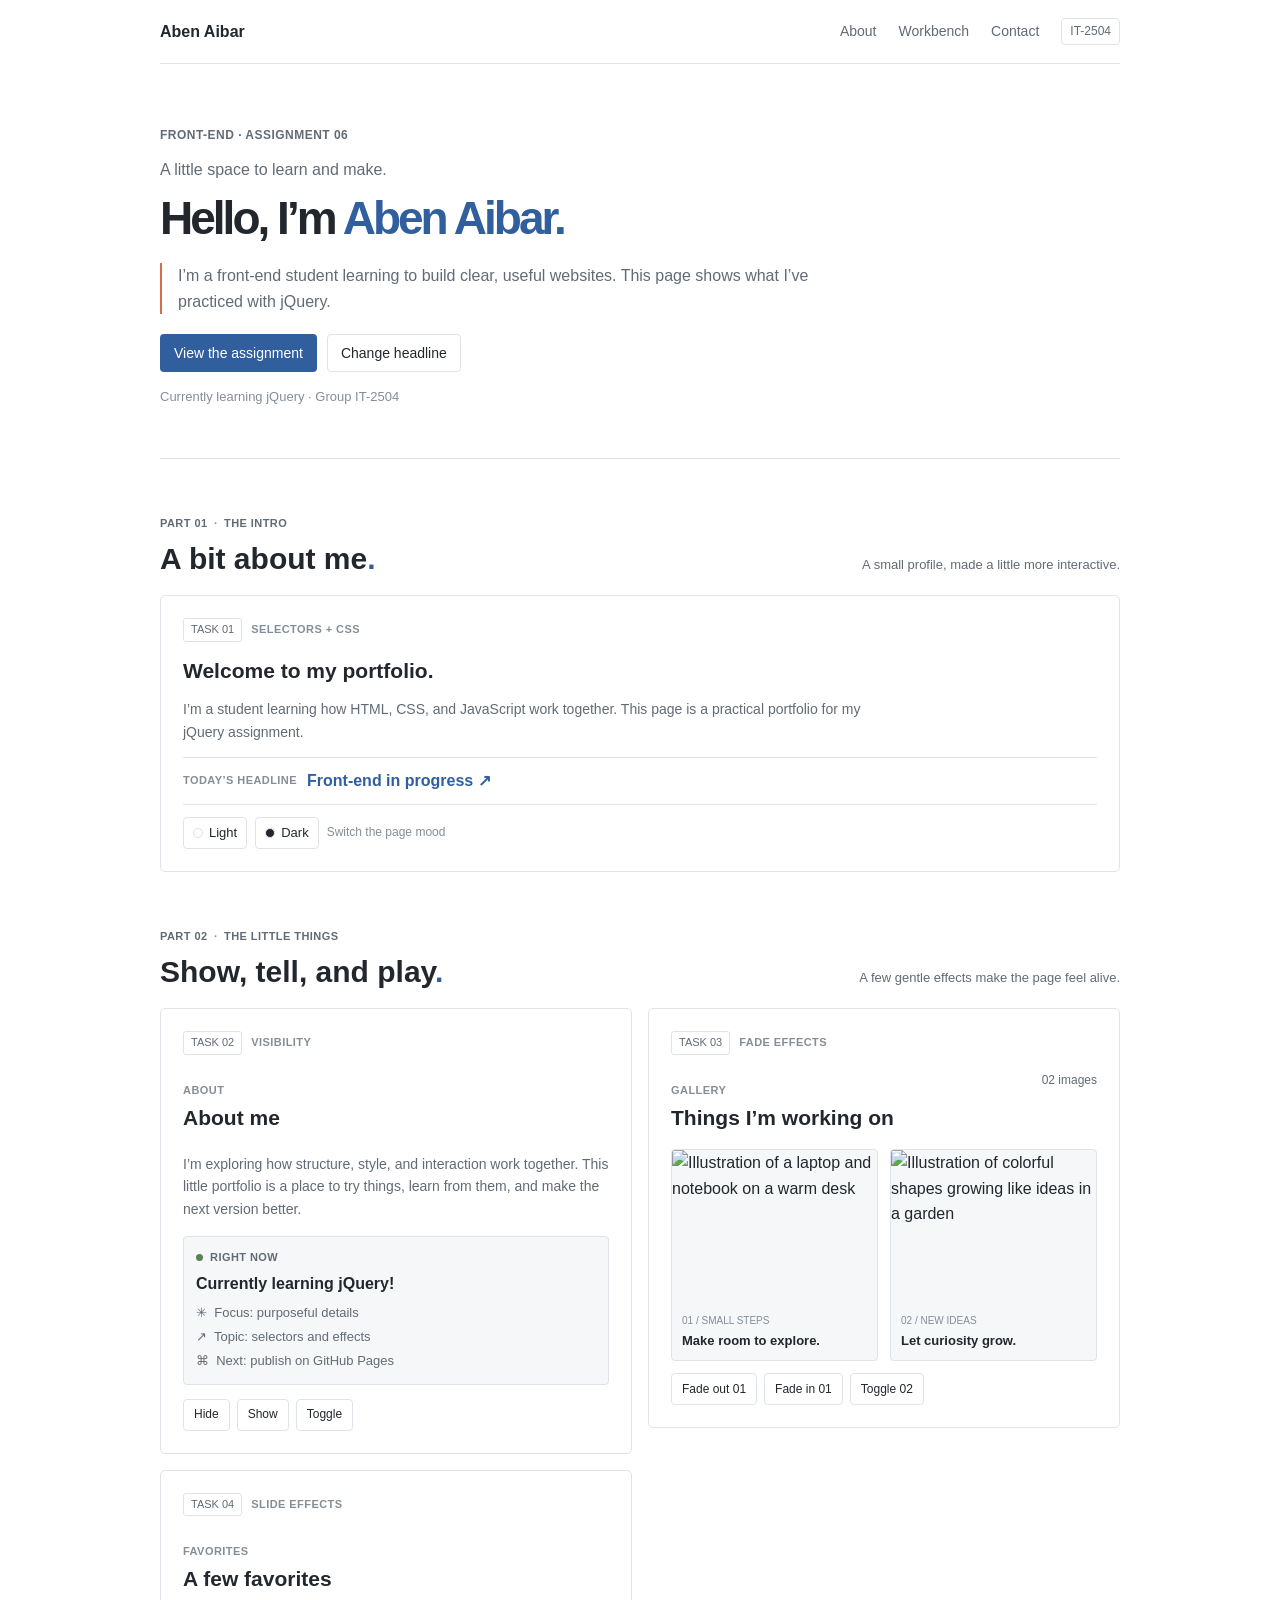
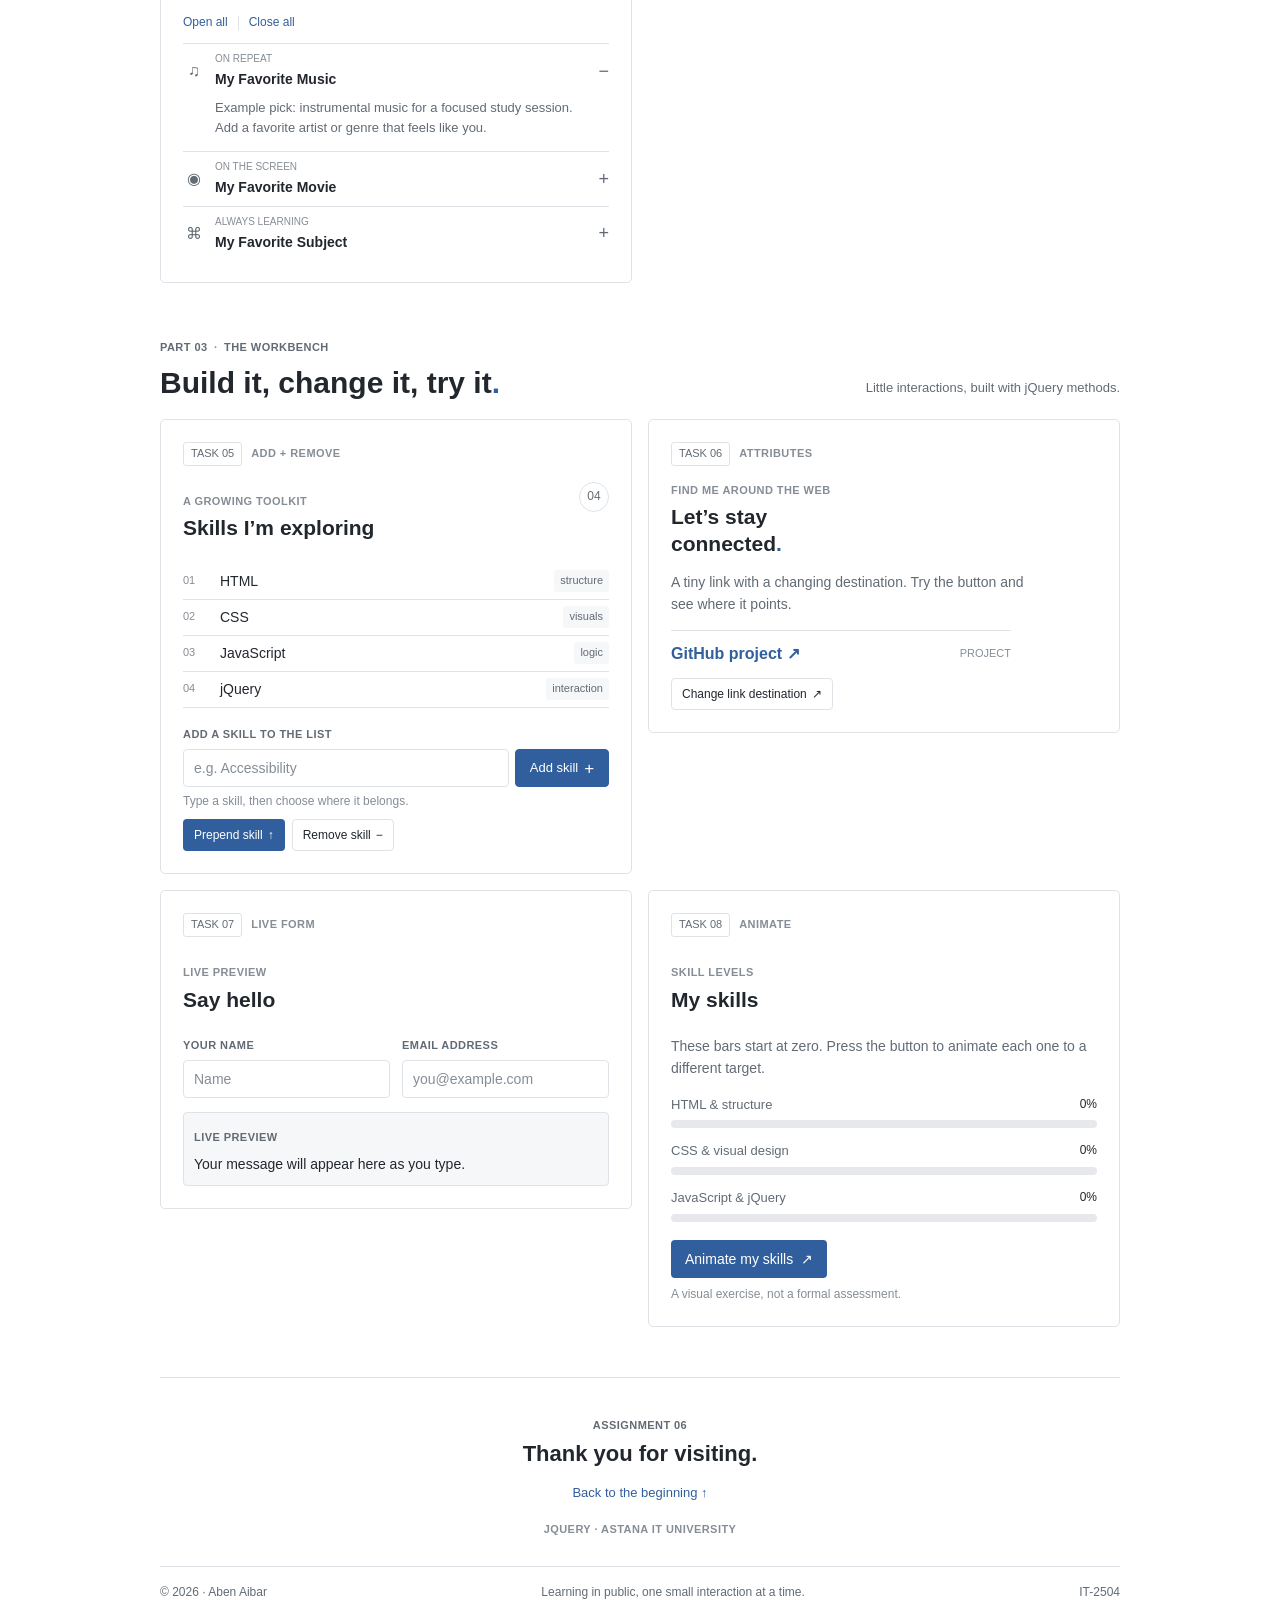
==== assignment6/index.html @ 366f271e "Add Assignment 6 portfolio page" ====
<!doctype html>
<html lang="en">
  <head>
    <meta charset="utf-8">
    <meta name="viewport" content="width=device-width, initial-scale=1">
    <meta name="description" content="Aben Aibar's jQuery learning portfolio for Front-End Assignment 6.">
    <meta name="theme-color" content="#f5f3ee">
    <title>Aben Aibar | jQuery Portfolio</title>
    <link href="styles.css" rel="stylesheet">
  </head>
  <body>
    <div class="site-shell">
      <header class="topbar">
        <a class="wordmark" href="#top">Aben Aibar</a>
        <nav class="topnav" aria-label="Main navigation">
          <a href="#about">About</a>
          <a href="#workbench">Workbench</a>
          <a href="#contact">Contact</a>
          <span class="group-tag">IT-2504</span>
        </nav>
      </header>

      <main id="top">
        <section class="hero" aria-labelledby="hero-title">
          <div class="hero-copy">
            <p class="overline">FRONT-END · ASSIGNMENT 06</p>
            <p class="hero-kicker" id="greeting">Welcome to my portfolio.</p>
            <h1 id="hero-title">Hello, I’m <span>Aben Aibar.</span></h1>
            <p class="hero-intro profile-intro">I’m a front-end student learning to build clear, useful websites. This page shows what I’ve practiced with jQuery.</p>
            <div class="hero-actions">
              <a class="button button-primary" href="#workbench">View the assignment</a>
              <button class="button button-quiet" id="headline-button" type="button">Change headline</button>
            </div>
            <p class="hero-caption">Currently learning jQuery · Group IT-2504</p>
          </div>
        </section>

        <section class="section-block" id="about" aria-labelledby="part-one-title">
          <div class="section-heading">
            <div><p class="section-label">PART 01 <span>·</span> THE INTRO</p><h2 id="part-one-title">A bit about me<span class="heading-period">.</span></h2></div>
            <p class="section-aside">A small profile, made a little more interactive.</p>
          </div>
          <article class="feature-card profile-card" id="task-1" aria-labelledby="profile-title">
            <div class="profile-details">
              <div class="card-meta"><span class="task-pill">TASK 01</span><span class="mono">SELECTORS + CSS</span></div>
              <h3 id="profile-title">Welcome to my portfolio.</h3>
              <p class="profile-summary" id="profile-summary">I’m a student learning how HTML, CSS, and JavaScript work together. This page is a practical portfolio for my jQuery assignment.</p>
              <div class="headline-row"><span class="headline-label">TODAY’S HEADLINE</span><p id="profile-headline">Front-end in progress <span aria-hidden="true">↗</span></p></div>
              <div class="profile-controls">
                <button class="theme-button" id="light-theme" type="button"><span class="theme-swatch swatch-light"></span> Light</button>
                <button class="theme-button" id="dark-theme" type="button"><span class="theme-swatch swatch-dark"></span> Dark</button>
                <span class="control-hint">Switch the page mood</span>
              </div>
            </div>
          </article>
        </section>

        <section class="section-block" aria-labelledby="part-two-title">
          <div class="section-heading">
            <div><p class="section-label">PART 02 <span>·</span> THE LITTLE THINGS</p><h2 id="part-two-title">Show, tell, and play<span class="heading-period">.</span></h2></div>
            <p class="section-aside">A few gentle effects make the page feel alive.</p>
          </div>
          <div class="two-column-grid">
            <article class="feature-card about-card" id="task-2" aria-labelledby="about-title">
              <div class="card-meta"><span class="task-pill">TASK 02</span><span class="mono">VISIBILITY</span></div>
              <div class="card-heading-row"><div><p class="mini-label">ABOUT</p><h3 id="about-title">About me</h3></div></div>
              <p class="card-body">I’m exploring how structure, style, and interaction work together. This little portfolio is a place to try things, learn from them, and make the next version better.</p>
              <div class="status-box visibility-content">
                <span class="status-marker"><span></span> RIGHT NOW</span>
                <p id="status-message">Currently learning jQuery!</p>
                <div class="fun-facts">
                  <span>✳ &nbsp;Focus: purposeful details</span>
                  <span>↗ &nbsp;Topic: selectors and effects</span>
                  <span>⌘ &nbsp;Next: publish on GitHub Pages</span>
                </div>
              </div>
              <div class="button-row effect-buttons" role="group" aria-label="Control about details visibility">
                <button class="button button-small button-outline" id="hide-about" type="button">Hide</button>
                <button class="button button-small button-outline" id="show-about" type="button">Show</button>
                <button class="button button-small button-outline" id="toggle-about" type="button">Toggle</button>
              </div>
            </article>

            <article class="feature-card gallery-card" id="task-3" aria-labelledby="gallery-title">
              <div class="card-meta"><span class="task-pill">TASK 03</span><span class="mono">FADE EFFECTS</span></div>
              <div class="card-heading-row"><div><p class="mini-label">GALLERY</p><h3 id="gallery-title">Things I’m working on</h3></div><span class="photo-count">02 images</span></div>
              <div class="gallery-grid">
                <figure class="gallery-item" id="gallery-first">
                  <img src="assets/study-desk.svg" alt="Illustration of a laptop and notebook on a warm desk">
                  <figcaption><span>01 / SMALL STEPS</span><strong>Make room to explore.</strong></figcaption>
                </figure>
                <figure class="gallery-item" id="gallery-second">
                  <img src="assets/idea-garden.svg" alt="Illustration of colorful shapes growing like ideas in a garden">
                  <figcaption><span>02 / NEW IDEAS</span><strong>Let curiosity grow.</strong></figcaption>
                </figure>
              </div>
              <div class="button-row effect-buttons fade-controls" role="group" aria-label="Fade gallery images">
                <button class="button button-small button-outline" id="fade-out-first" type="button">Fade out 01</button>
                <button class="button button-small button-outline" id="fade-in-first" type="button">Fade in 01</button>
                <button class="button button-small button-outline" id="fade-toggle-second" type="button">Toggle 02</button>
              </div>
            </article>

            <article class="feature-card favorites-card" id="task-4" aria-labelledby="favorites-title">
              <div class="card-meta"><span class="task-pill">TASK 04</span><span class="mono">SLIDE EFFECTS</span></div>
              <div class="card-heading-row"><div><p class="mini-label">FAVORITES</p><h3 id="favorites-title">A few favorites</h3></div></div>
              <div class="favorite-toolbar" role="group" aria-label="Expand or collapse all favorites">
                <button type="button" id="open-favorites">Open all</button><span></span><button type="button" id="close-favorites">Close all</button>
              </div>
              <div class="favorite-item">
                <button class="favorite-trigger" type="button" aria-expanded="true" aria-controls="favorite-music" data-panel="favorite-music"><span class="favorite-icon">♫</span><span><small>ON REPEAT</small><strong>My Favorite Music</strong></span><span class="trigger-mark" aria-hidden="true">−</span></button>
                <div class="favorite-panel" id="favorite-music"><p>Example pick: instrumental music for a focused study session. Add a favorite artist or genre that feels like you.</p><span class="panel-number">01</span></div>
              </div>
              <div class="favorite-item">
                <button class="favorite-trigger" type="button" aria-expanded="false" aria-controls="favorite-movie" data-panel="favorite-movie"><span class="favorite-icon icon-coral">◉</span><span><small>ON THE SCREEN</small><strong>My Favorite Movie</strong></span><span class="trigger-mark" aria-hidden="true">+</span></button>
                <div class="favorite-panel" id="favorite-movie" style="display:none"><p>Example pick: a story with memorable visuals. Add your favorite film and one detail that stayed with you.</p><span class="panel-number">02</span></div>
              </div>
              <div class="favorite-item">
                <button class="favorite-trigger" type="button" aria-expanded="false" aria-controls="favorite-subject" data-panel="favorite-subject"><span class="favorite-icon icon-green">⌘</span><span><small>ALWAYS LEARNING</small><strong>My Favorite Subject</strong></span><span class="trigger-mark" aria-hidden="true">+</span></button>
                <div class="favorite-panel" id="favorite-subject" style="display:none"><p>Example pick: human-centered design, where technology meets the way people think and work.</p><span class="panel-number">03</span></div>
              </div>
            </article>
          </div>
        </section>

        <section class="section-block" id="workbench" aria-labelledby="part-three-title">
          <div class="section-heading">
            <div><p class="section-label">PART 03 <span>·</span> THE WORKBENCH</p><h2 id="part-three-title">Build it, change it, try it<span class="heading-period">.</span></h2></div>
            <p class="section-aside">Little interactions, built with jQuery methods.</p>
          </div>
          <div class="two-column-grid workbench-grid">
            <article class="feature-card skills-card" id="task-5" aria-labelledby="skills-title">
              <div class="card-meta"><span class="task-pill">TASK 05</span><span class="mono">ADD + REMOVE</span></div>
              <div class="card-heading-row"><div><p class="mini-label">A GROWING TOOLKIT</p><h3 id="skills-title">Skills I’m exploring</h3></div><span class="count-badge" id="skill-count">04</span></div>
              <ul class="skill-list" id="skill-list" aria-live="polite">
                <li><span class="skill-bullet">01</span><span>HTML</span><span class="skill-tag">structure</span></li>
                <li><span class="skill-bullet">02</span><span>CSS</span><span class="skill-tag">visuals</span></li>
                <li><span class="skill-bullet">03</span><span>JavaScript</span><span class="skill-tag">logic</span></li>
                <li><span class="skill-bullet">04</span><span>jQuery</span><span class="skill-tag">interaction</span></li>
              </ul>
              <label class="field-label" for="new-skill">ADD A SKILL TO THE LIST</label>
              <div class="input-with-button"><input id="new-skill" name="newSkill" type="text" maxlength="32" placeholder="e.g. Accessibility"><button class="add-icon-button" id="add-skill" type="button">Add skill <span aria-hidden="true">+</span></button></div>
              <p class="input-feedback" id="skill-feedback" aria-live="polite">Type a skill, then choose where it belongs.</p>
              <div class="button-row skill-actions"><button class="button button-small button-primary" id="prepend-skill" type="button">Prepend skill <span aria-hidden="true">↑</span></button><button class="button button-small button-outline" id="remove-skill" type="button">Remove skill <span aria-hidden="true">−</span></button></div>
            </article>

            <article class="feature-card social-card" id="task-6" aria-labelledby="social-title">
              <div class="card-meta"><span class="task-pill">TASK 06</span><span class="mono">ATTRIBUTES</span></div>
              <p class="mini-label">FIND ME AROUND THE WEB</p>
              <h3 id="social-title">Let’s stay<br>connected<span class="heading-period">.</span></h3>
              <p class="card-body social-copy">A tiny link with a changing destination. Try the button and see where it points.</p>
              <div class="social-link-row"><a id="social-link" href="https://github.com/Lucius-Re/HTML-CSS" target="_blank" rel="noreferrer">GitHub project <span aria-hidden="true">↗</span></a><span class="link-status" id="link-status">PROJECT</span></div>
              <button class="button button-small button-outline change-link" id="change-link" type="button">Change link destination <span aria-hidden="true">↗</span></button>
            </article>

            <article class="feature-card live-form-card" id="task-7" aria-labelledby="live-form-title">
              <div class="card-meta"><span class="task-pill">TASK 07</span><span class="mono">LIVE FORM</span></div>
              <div class="card-heading-row"><div><p class="mini-label">LIVE PREVIEW</p><h3 id="live-form-title">Say hello</h3></div></div>
              <form id="live-form" autocomplete="off">
                <div class="field-grid">
                  <div class="field-wrap"><label class="field-label" for="visitor-name">YOUR NAME</label><input id="visitor-name" name="name" type="text" placeholder="Name" maxlength="40"></div>
                  <div class="field-wrap"><label class="field-label" for="visitor-email">EMAIL ADDRESS</label><input id="visitor-email" name="email" type="email" placeholder="you@example.com" maxlength="100"></div>
                </div>
                <div class="message-preview" aria-live="polite"><span class="preview-label">LIVE PREVIEW</span><p id="live-preview">Your message will appear here as you type.</p></div>
              </form>
            </article>

            <article class="feature-card animation-card" id="task-8" aria-labelledby="animation-title">
              <div class="card-meta"><span class="task-pill">TASK 08</span><span class="mono">ANIMATE</span></div>
              <div class="card-heading-row"><div><p class="mini-label">SKILL LEVELS</p><h3 id="animation-title">My skills</h3></div></div>
              <p class="card-body">These bars start at zero. Press the button to animate each one to a different target.</p>
              <div class="progress-list" aria-label="Example skill levels">
                <div class="progress-row" data-skill-level="82"><div><span>HTML &amp; structure</span><span class="progress-value">0%</span></div><div class="progress-track"><span class="progress-fill fill-coral"></span></div></div>
                <div class="progress-row" data-skill-level="68"><div><span>CSS &amp; visual design</span><span class="progress-value">0%</span></div><div class="progress-track"><span class="progress-fill fill-green"></span></div></div>
                <div class="progress-row" data-skill-level="54"><div><span>JavaScript &amp; jQuery</span><span class="progress-value">0%</span></div><div class="progress-track"><span class="progress-fill fill-lilac"></span></div></div>
              </div>
              <button class="button button-primary animate-button" id="animate-skills" type="button">Animate my skills <span aria-hidden="true">↗</span></button>
              <p class="animation-note" id="animation-note" aria-live="polite">A visual exercise, not a formal assessment.</p>
            </article>
          </div>
        </section>

        <section class="closing-note" id="contact" aria-label="Closing note">
          <p class="section-label">ASSIGNMENT 06</p>
          <h2>Thank you for visiting.</h2>
          <a href="#top" class="back-top">Back to the beginning <span aria-hidden="true">↑</span></a>
          <span class="closing-caption">JQUERY · ASTANA IT UNIVERSITY</span>
        </section>
      </main>

      <footer class="site-footer"><span>© 2026 · Aben Aibar</span><span>Learning in public, one small interaction at a time.</span><span>IT-2504 <i>✳</i></span></footer>
    </div>
    <script src="https://code.jquery.com/jquery-3.7.1.min.js" integrity="sha256-/JqT3SQfawRcv/BIHPThkBvs0OEvtFFmqPF/lYI/Cxo=" crossorigin="anonymous"></script>
    <script src="script.js"></script>
  </body>
</html>
---- assignment6/styles.css ----
:root {
  color-scheme: light;
  --page: #ffffff;
  --surface: #ffffff;
  --surface-muted: #f6f7f8;
  --text: #22272e;
  --muted: #626b75;
  --subtle: #858d96;
  --border: #dfe3e7;
  --accent: #315f9d;
  --accent-hover: #244a7e;
  font-family: Arial, Helvetica, sans-serif;
}

* { box-sizing: border-box; }
html { scroll-behavior: smooth; scroll-padding-top: 1rem; }
body {
  margin: 0;
  color: var(--text);
  background: var(--page);
  font-family: Arial, Helvetica, sans-serif;
  font-size: 16px;
  line-height: 1.6;
  transition: color .2s ease, background-color .2s ease;
}
button, input { font: inherit; }
button, a { -webkit-tap-highlight-color: transparent; }
button:focus-visible, a:focus-visible, input:focus-visible {
  outline: 3px solid rgba(49, 95, 157, .3);
  outline-offset: 2px;
}
a { color: var(--accent); }
.site-shell { width: min(calc(100% - 40px), 960px); margin: 0 auto; }

.topbar {
  min-height: 64px;
  display: flex;
  align-items: center;
  justify-content: space-between;
  gap: 20px;
  border-bottom: 1px solid var(--border);
}
.wordmark { color: var(--text); font-size: 16px; font-weight: 700; text-decoration: none; }
.topnav { display: flex; align-items: center; gap: 22px; color: var(--muted); font-size: 14px; }
.topnav a { color: inherit; text-decoration: none; }
.topnav a:hover { color: var(--accent); text-decoration: underline; }
.group-tag { border: 1px solid var(--border); border-radius: 4px; padding: 3px 8px; color: var(--muted); font-size: 12px; }

.hero { padding: 62px 0 50px; border-bottom: 1px solid var(--border); }
.hero-copy { max-width: 700px; }
.overline, .section-label, .mini-label, .field-label, .headline-label, .status-marker, .preview-label, .closing-caption, .card-meta .mono {
  font-size: 12px;
  font-weight: 600;
  letter-spacing: .04em;
}
.overline { margin: 0 0 12px; color: var(--muted); }
.hero-kicker { margin: 0 0 7px; color: var(--muted); font-size: 16px; }
h1, h2, h3 { margin-top: 0; line-height: 1.25; }
h1 { margin-bottom: 14px; font-size: clamp(32px, 5vw, 46px); }
h1 span { color: var(--accent); }
.hero-intro { max-width: 650px; margin-bottom: 20px; color: var(--muted); }
.hero-actions { display: flex; flex-wrap: wrap; align-items: center; gap: 10px; }
.hero-caption { margin: 15px 0 0; color: var(--subtle); font-size: 13px; }

.section-block { padding: 45px 0 0; }
.section-heading { display: flex; align-items: end; justify-content: space-between; gap: 20px; margin-bottom: 18px; }
.section-label { margin-bottom: 7px; color: var(--muted); font-size: 11px; }
.section-label span { padding: 0 3px; color: var(--subtle); }
.section-heading h2 { margin-bottom: 0; font-size: clamp(24px, 3vw, 30px); }
.section-aside { max-width: 270px; margin: 0 0 2px; color: var(--muted); font-size: 13px; text-align: right; }
.heading-period { color: var(--accent); }
.feature-card { min-width: 0; border: 1px solid var(--border); border-radius: 5px; padding: 22px; background: var(--surface); }
.card-meta { display: flex; align-items: center; gap: 9px; margin-bottom: 16px; color: var(--subtle); }
.task-pill { border: 1px solid var(--border); border-radius: 3px; padding: 2px 7px; color: var(--muted); font-size: 11px; }
.card-meta .mono { color: var(--subtle); font-size: 11px; }
.profile-details h3, .feature-card h3 { margin-bottom: 8px; font-size: 21px; }
.profile-summary, .card-body { max-width: 700px; margin-bottom: 14px; color: var(--muted); font-size: 14px; }
.headline-row { display: flex; align-items: center; flex-wrap: wrap; gap: 10px; border-top: 1px solid var(--border); border-bottom: 1px solid var(--border); padding: 10px 0; }
.headline-label, .mini-label { color: var(--subtle); font-size: 11px; }
.headline-row p { margin: 0; color: var(--accent); font-weight: 600; }
.profile-controls { display: flex; align-items: center; gap: 8px; padding-top: 12px; }
.theme-button { display: inline-flex; align-items: center; gap: 6px; border: 1px solid var(--border); border-radius: 4px; padding: 5px 9px; color: var(--text); background: var(--surface); cursor: pointer; font-size: 13px; }
.theme-button:hover, .theme-button.is-active { border-color: var(--accent); }
.theme-swatch { width: 10px; height: 10px; border: 1px solid var(--border); border-radius: 50%; }
.swatch-light { background: #fff; }.swatch-dark { background: #22272e; }
.control-hint { color: var(--subtle); font-size: 12px; }

.two-column-grid { display: grid; grid-template-columns: repeat(2, minmax(0, 1fr)); gap: 16px; align-items: start; }
.two-column-grid > .feature-card { min-width: 0; }
.card-heading-row { display: flex; align-items: start; justify-content: space-between; gap: 12px; margin-bottom: 10px; }
.mini-label { margin-bottom: 5px; }
.about-card .card-body { margin-bottom: 16px; }
.status-box { margin-top: 16px; border: 1px solid var(--border); border-radius: 4px; padding: 12px; background: var(--surface-muted); }
.status-marker { display: flex; align-items: center; gap: 7px; color: var(--muted); font-size: 11px; }
.status-marker span { width: 7px; height: 7px; border-radius: 50%; background: #598255; }
.status-box > p { margin: 4px 0 7px; font-weight: 700; }
.fun-facts { display: grid; gap: 3px; color: var(--muted); font-size: 13px; }
.button-row { display: flex; flex-wrap: wrap; gap: 7px; }
.effect-buttons { margin-top: 14px; }
.button { min-height: 38px; display: inline-flex; align-items: center; justify-content: center; gap: 8px; border: 1px solid transparent; border-radius: 4px; padding: 0 13px; cursor: pointer; font-size: 14px; text-decoration: none; }
.button:hover { text-decoration: none; }
.button-primary { color: #fff; background: var(--accent); }
.button-primary:hover { background: var(--accent-hover); }
.button-quiet { border-color: var(--border); color: var(--text); background: var(--surface); }
.button-quiet:hover, .button-outline:hover { border-color: var(--accent); color: var(--accent); }
.button-small { min-height: 32px; gap: 5px; padding: 0 10px; font-size: 12px; }
.button-outline { border-color: var(--border); color: var(--text); background: var(--surface); }
.photo-count { color: var(--muted); font-size: 12px; }
.gallery-grid { display: grid; grid-template-columns: repeat(2, minmax(0, 1fr)); gap: 12px; margin-top: 10px; }
.gallery-item { min-width: 0; overflow: hidden; margin: 0; border: 1px solid var(--border); border-radius: 4px; background: var(--surface-muted); }
.gallery-item img { width: 100%; aspect-ratio: 4 / 3; display: block; object-fit: cover; }
.gallery-item figcaption { padding: 9px 10px; }
.gallery-item figcaption span { display: block; margin-bottom: 2px; color: var(--subtle); font-size: 10px; }
.gallery-item figcaption strong { display: block; font-size: 13px; font-weight: 600; }
.fade-controls { margin-top: 12px; }
.favorite-toolbar { display: flex; align-items: center; gap: 10px; margin: 3px 0 8px; }
.favorite-toolbar button { border: 0; padding: 3px 0; color: var(--accent); background: transparent; cursor: pointer; font-size: 12px; }
.favorite-toolbar button:hover { text-decoration: underline; }
.favorite-toolbar span { width: 1px; height: 14px; background: var(--border); }
.favorite-item { border-top: 1px solid var(--border); }
.favorite-trigger { width: 100%; min-height: 48px; display: flex; align-items: center; gap: 10px; border: 0; padding: 7px 0; color: var(--text); background: transparent; cursor: pointer; text-align: left; }
.favorite-trigger > span:nth-child(2) { display: grid; gap: 1px; }
.favorite-trigger small { color: var(--subtle); font-size: 10px; }
.favorite-trigger strong { font-size: 14px; font-weight: 600; }
.favorite-icon { width: 22px; color: var(--muted); font-size: 16px; text-align: center; }
.trigger-mark { margin-left: auto; color: var(--muted); font-size: 18px; }
.favorite-panel { position: relative; padding: 0 20px 12px 32px; }
.favorite-panel p { margin: 0; color: var(--muted); font-size: 13px; }
.panel-number { display: none; }

.skills-card, .social-card, .live-form-card, .animation-card { min-height: 0; }
.count-badge { min-width: 30px; height: 30px; display: grid; place-items: center; border: 1px solid var(--border); border-radius: 50%; color: var(--muted); font-size: 12px; }
.skill-list { display: grid; margin: 14px 0 18px; padding: 0; list-style: none; }
.skill-list li { min-height: 36px; display: grid; grid-template-columns: 30px 1fr auto; align-items: center; gap: 7px; border-bottom: 1px solid var(--border); font-size: 14px; }
.skill-bullet { color: var(--subtle); font-size: 11px; }
.skill-name { font-weight: 600; }
.skill-tag { border-radius: 3px; padding: 2px 6px; color: var(--muted); background: var(--surface-muted); font-size: 11px; }
.field-label { display: block; margin: 0 0 6px; color: var(--muted); font-size: 11px; }
.input-with-button { display: flex; }
.input-with-button input, .field-wrap input { width: 100%; min-width: 0; height: 38px; border: 1px solid var(--border); border-radius: 4px; padding: 0 10px; color: var(--text); background: var(--surface); font-size: 14px; }
.input-with-button input::placeholder, .field-wrap input::placeholder { color: var(--subtle); }
.add-icon-button { min-width: 94px; height: 38px; display: inline-flex; flex: 0 0 auto; align-items: center; justify-content: center; gap: 6px; margin-left: 6px; border: 1px solid var(--accent); border-radius: 4px; color: #fff; background: var(--accent); cursor: pointer; font-size: 13px; }
.add-icon-button:hover { background: var(--accent-hover); }
.add-icon-button span { font-size: 17px; }
.input-feedback { min-height: 19px; margin: 5px 0 8px; color: var(--subtle); font-size: 12px; }
.input-feedback.is-error { color: #a33535; }
.skill-actions { margin-top: 5px; }
.social-copy { max-width: 360px; min-height: 42px; }
.social-link-row { max-width: 340px; display: flex; align-items: center; justify-content: space-between; gap: 10px; margin: 12px 0; border-top: 1px solid var(--border); padding-top: 10px; }
.social-link-row a { font-weight: 600; text-decoration: none; }
.social-link-row a:hover { text-decoration: underline; }
.link-status { color: var(--subtle); font-size: 11px; }
.change-link { color: var(--text); }
.field-grid { display: grid; grid-template-columns: 1fr 1fr; gap: 12px; margin-top: 16px; }
.field-wrap { min-width: 0; }
.message-preview { min-height: 74px; margin-top: 14px; border: 1px solid var(--border); border-radius: 4px; padding: 10px; background: var(--surface-muted); }
.preview-label { color: var(--muted); font-size: 11px; }
.message-preview p { margin: 4px 0 0; font-size: 14px; }
.progress-list { display: grid; gap: 13px; margin: 15px 0 18px; }
.progress-row > div:first-child { display: flex; justify-content: space-between; gap: 10px; margin-bottom: 5px; color: var(--muted); font-size: 13px; }
.progress-value { color: var(--text); font-size: 12px; }
.progress-track { height: 8px; overflow: hidden; border-radius: 4px; background: #e6e8eb; }
.progress-fill { width: 0; height: 100%; display: block; border-radius: inherit; background: var(--accent); }
.fill-coral, .fill-green, .fill-lilac { background: var(--accent); }
.animate-button { min-width: 150px; }
.animation-note { min-height: 18px; margin: 7px 0 0; color: var(--subtle); font-size: 12px; }

.closing-note { margin: 50px 0 0; border-top: 1px solid var(--border); padding: 28px 0; text-align: center; }
.closing-note .section-label { margin-bottom: 5px; }
.closing-note h2 { margin: 0 0 12px; font-size: 22px; }
.back-top { font-size: 13px; text-decoration: none; }
.back-top:hover { text-decoration: underline; }
.closing-caption { display: block; margin-top: 16px; color: var(--subtle); font-size: 11px; }
.site-footer { min-height: 52px; display: flex; align-items: center; justify-content: space-between; gap: 15px; border-top: 1px solid var(--border); color: var(--muted); font-size: 12px; }
.site-footer i { display: none; }

body.theme-dark {
  color-scheme: dark;
  --page: #20252b;
  --surface: #282e35;
  --surface-muted: #30373f;
  --text: #edf0f3;
  --muted: #bec5cc;
  --subtle: #9ca6af;
  --border: #414952;
  --accent: #8db5e7;
  --accent-hover: #a6c6ed;
}
body.theme-dark .button-primary, body.theme-dark .add-icon-button { color: #172333; }
body.theme-dark .progress-track { background: #424a53; }
body.theme-dark .status-marker span { background: #8eb98a; }

@media (max-width: 700px) {
  .site-shell { width: min(calc(100% - 30px), 560px); }
  .topbar { min-height: 60px; }
  .topnav { gap: 13px; font-size: 13px; }
  .topnav a:nth-child(2) { display: none; }
  .hero { padding: 46px 0 38px; }
  .section-block { padding-top: 36px; }
  .section-heading { align-items: start; flex-direction: column; gap: 5px; }
  .section-aside { max-width: none; text-align: left; }
  .profile-card { padding: 18px; }
  .two-column-grid { grid-template-columns: 1fr; gap: 12px; }
  .field-grid { grid-template-columns: 1fr; }
  .closing-note { margin-top: 36px; }
  .site-footer { align-items: flex-start; flex-direction: column; justify-content: center; gap: 3px; padding: 12px 0; }
}

@media (prefers-reduced-motion: reduce) {
  *, *::before, *::after { scroll-behavior: auto !important; transition-duration: .01ms !important; }
}
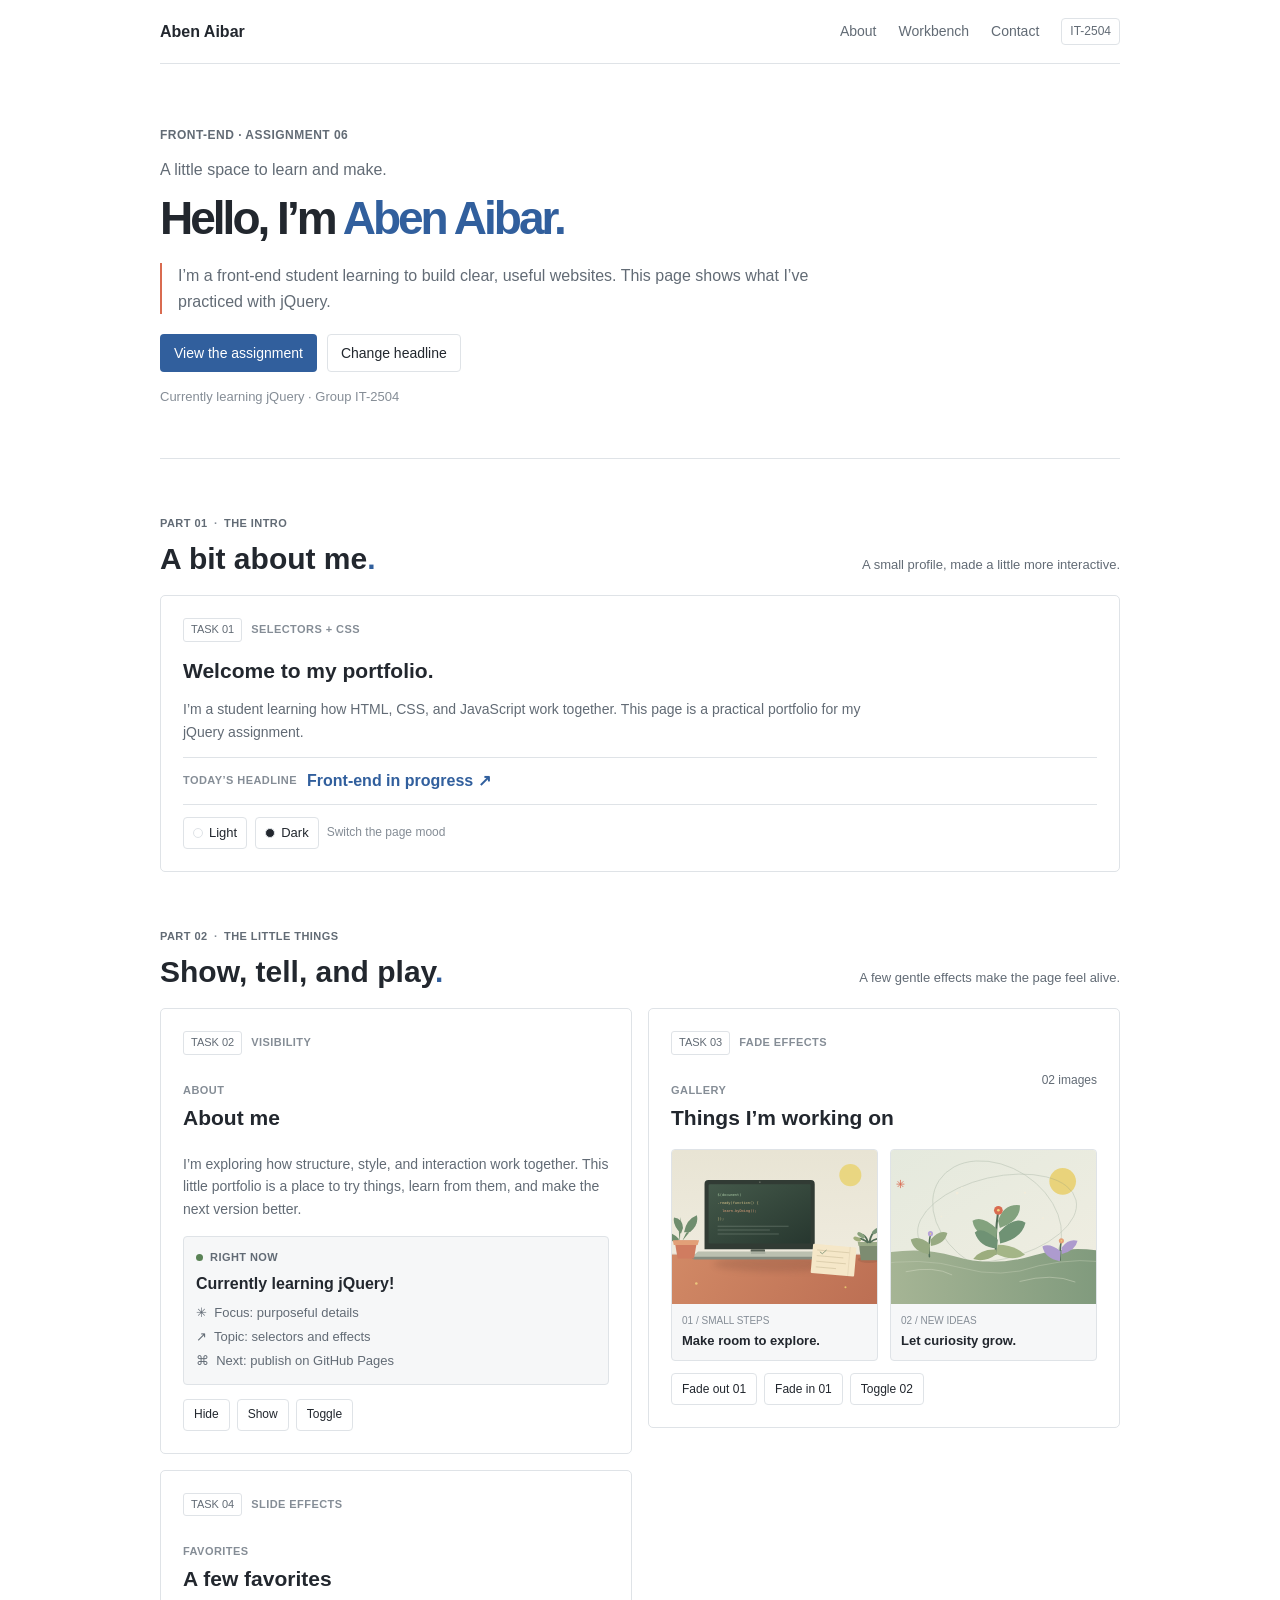
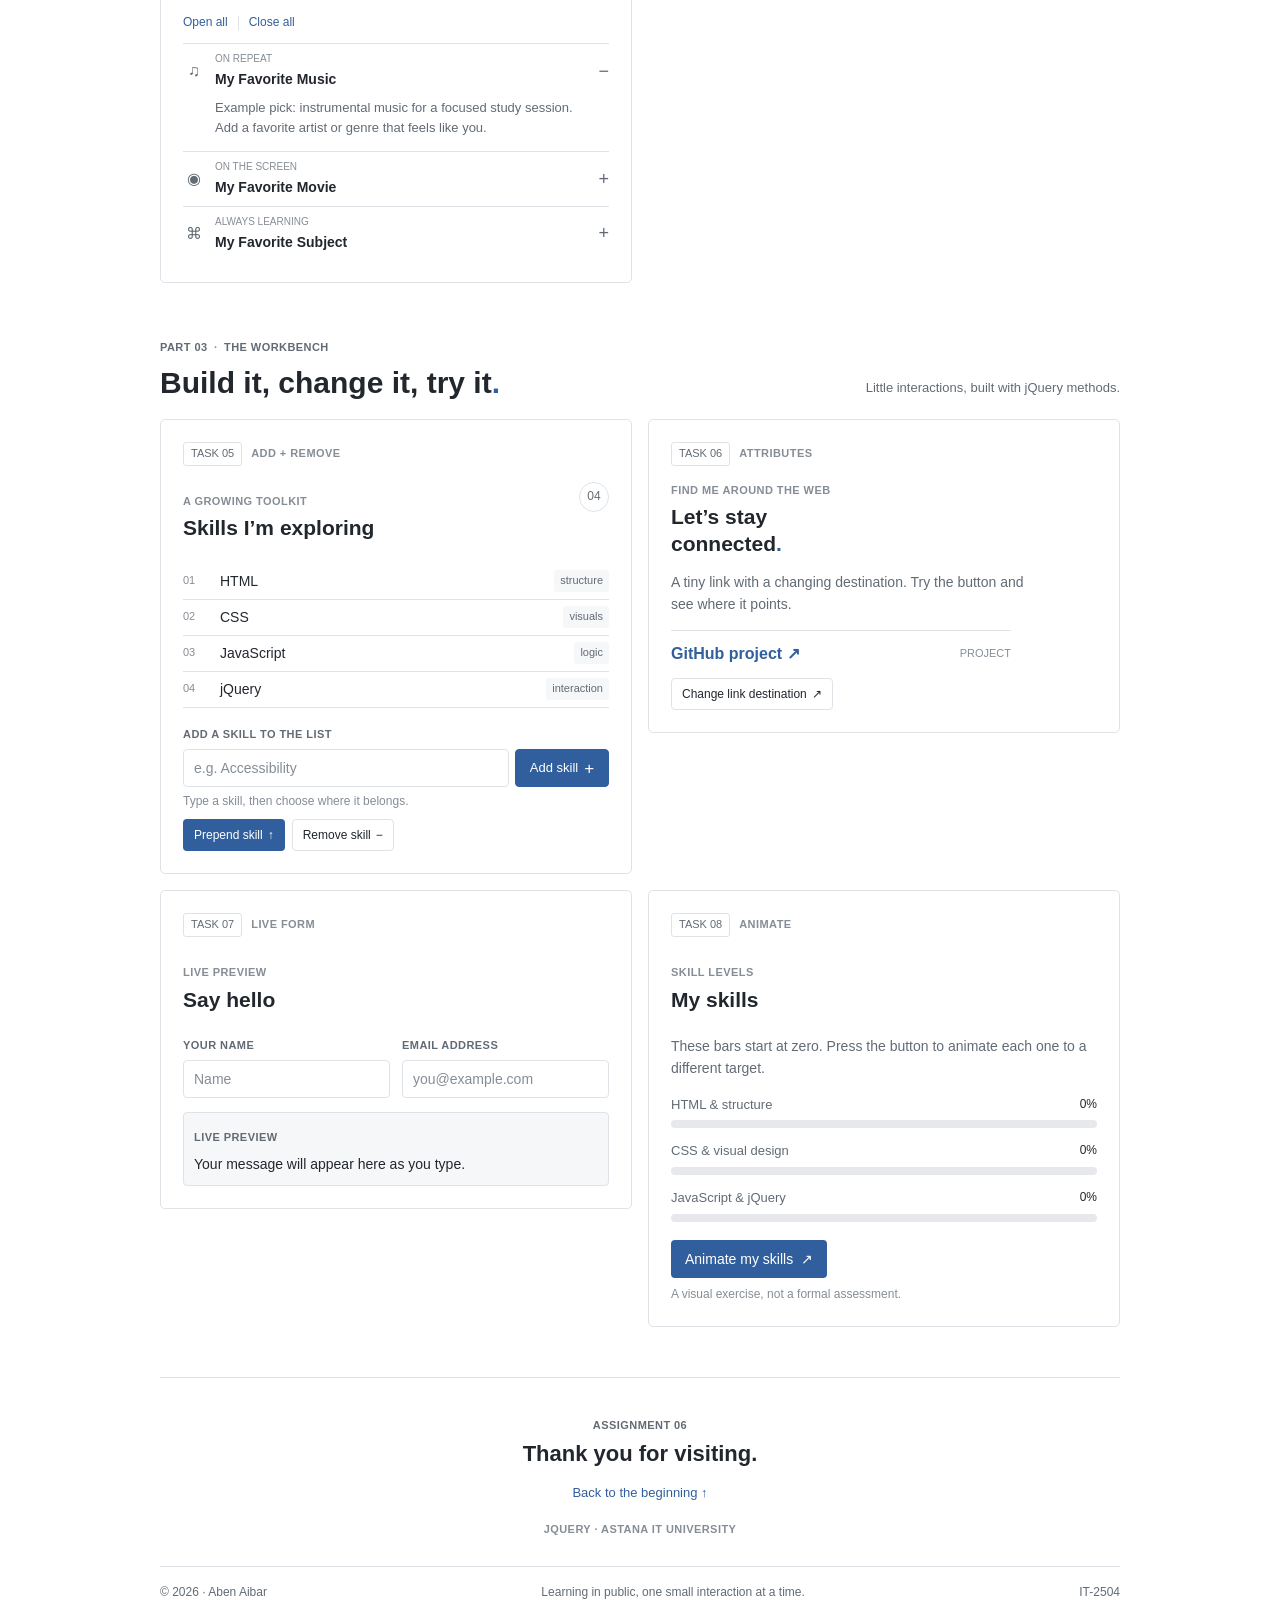
==== commit 39240104: "Point project link to assignment6-jquery branch" ====
--- a/assignment6/index.html
+++ b/assignment6/index.html
@@ -149,7 +149,7 @@
               <p class="mini-label">FIND ME AROUND THE WEB</p>
               <h3 id="social-title">Let’s stay<br>connected<span class="heading-period">.</span></h3>
               <p class="card-body social-copy">A tiny link with a changing destination. Try the button and see where it points.</p>
-              <div class="social-link-row"><a id="social-link" href="https://github.com/Lucius-Re/HTML-CSS" target="_blank" rel="noreferrer">GitHub project <span aria-hidden="true">↗</span></a><span class="link-status" id="link-status">PROJECT</span></div>
+              <div class="social-link-row"><a id="social-link" href="https://github.com/Lucius-Re/HTML-CSS/tree/assignment6-jquery" target="_blank" rel="noreferrer">GitHub project <span aria-hidden="true">↗</span></a><span class="link-status" id="link-status">PROJECT</span></div>
               <button class="button button-small button-outline change-link" id="change-link" type="button">Change link destination <span aria-hidden="true">↗</span></button>
             </article>
 
